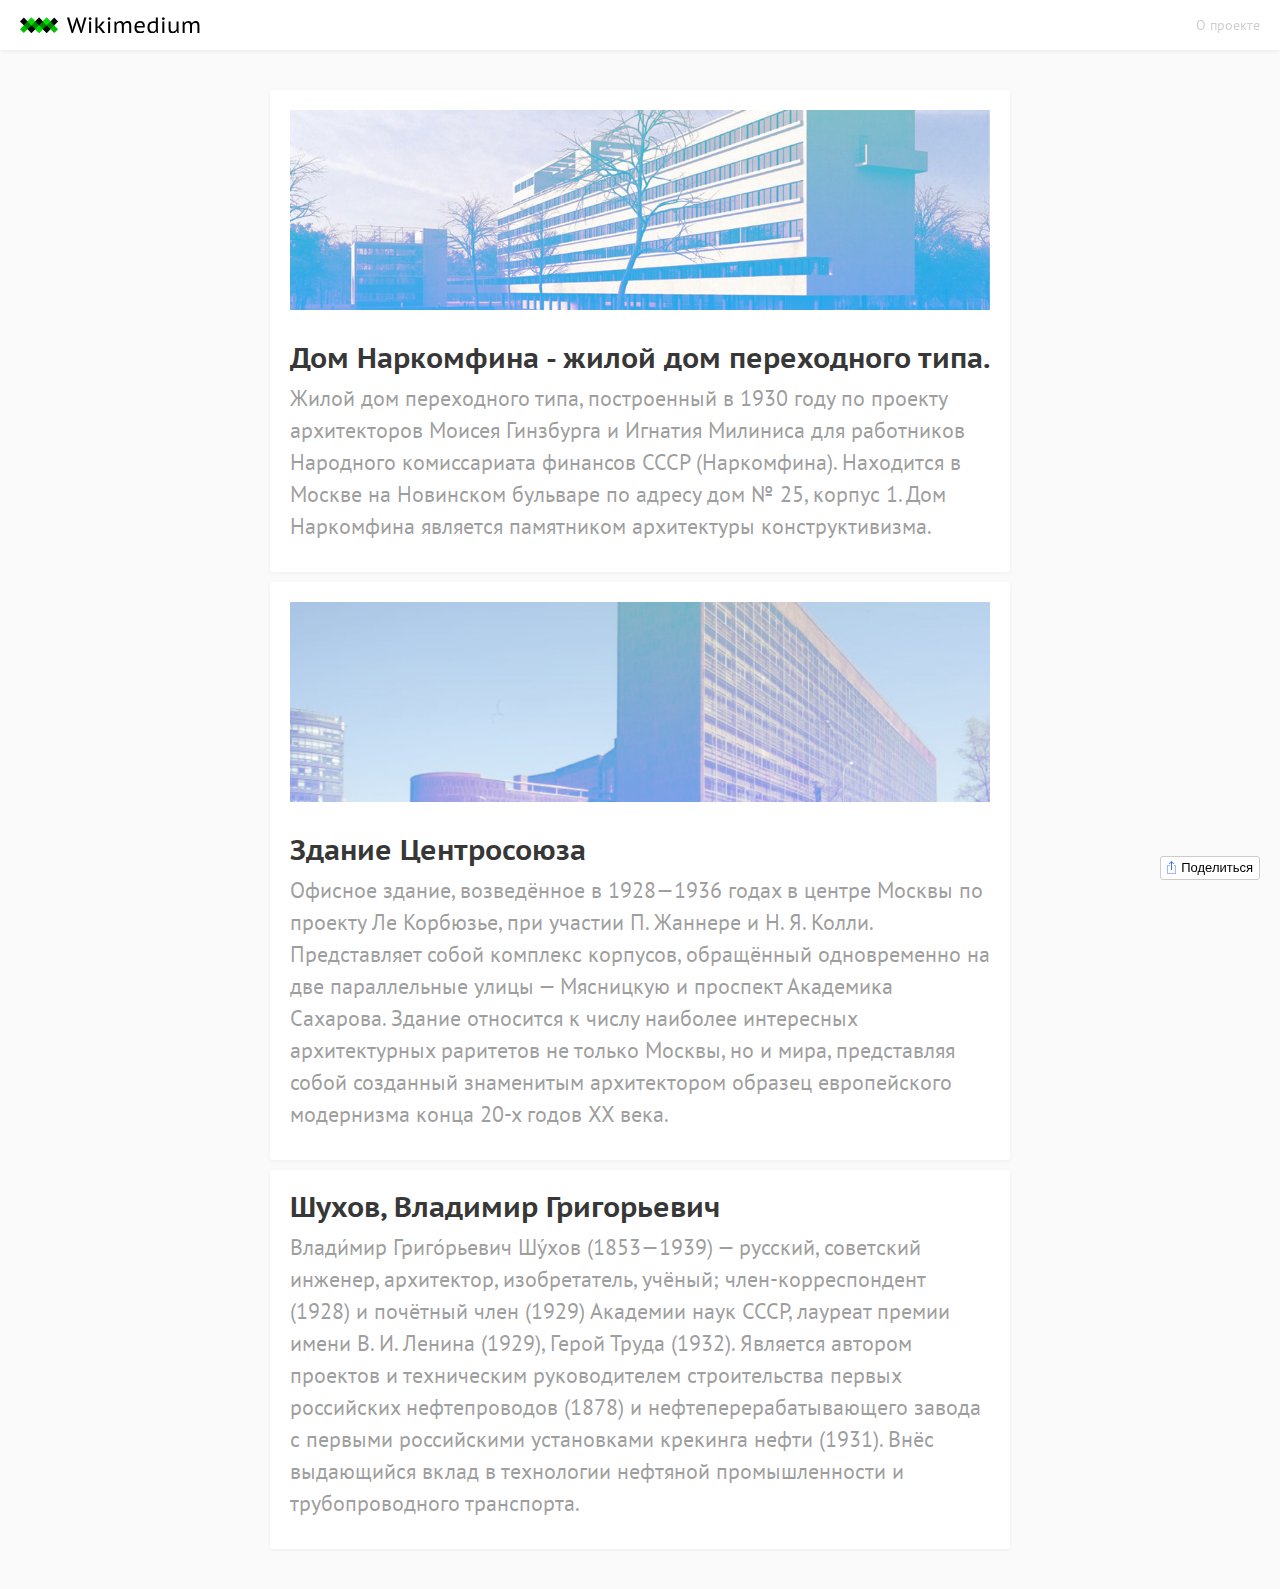
==== thecureq/posts.html @ 33cb7c6c "---" ====
<!DOCTYPE html>
<html>
  <head>
    <meta charset="utf-8">
    <meta name="viewport" content="width=device-width">

    <title>Wikimedium</title>
    <meta name="description" content="Статьи из Википедии, сверстанные студентами, для обучения основам веб-верстки в рамках образовательной программы Hack Exchange">
    <meta name="keywords" content="hack, exchange, html, hse, design, javascript, rap, yo, punk">

    <meta property="og:type" content="website">
    <meta property="og:url" content="http://wikimedium.hack.exchange/posts.html">
    <meta property="og:title" content="Wikimedium">
    <meta property="og:description" content="Статьи из Википедии, сверстанные студентами, для обучения основам веб-верстки в рамках образовательной программы Hack Exchange">
    <meta property="og:image" content="">

    <link rel="stylesheet" href="stylesheets/style.css">
    <script src="javascripts/jquery-3.1.1.js"></script>
    <script src="javascripts/social-likes.min.js"></script>


  </head>
  <body class="posts">

    <nav class="menubar">
      <a class="logo" href="../posts.html"></a>
      <a class="about" href="../index.html">О проекте</a>
    </nav>

    <section class="postsFeed">
      <a href="posts/narkomfin.html">
        <figure style="background-image: url(images/posts/narkomfin.jpg)"></figure>
        <h2>Дом Наркомфина - жилой дом переходного типа.</h2>
        <p>Жилой дом переходного типа, построенный в 1930 году по проекту архитекторов Моисея Гинзбурга и Игнатия Милиниса для работников Народного комиссариата финансов СССР (Наркомфина). Находится в Москве на Новинском бульваре по адресу дом № 25, корпус 1. Дом Наркомфина является памятником архитектуры конструктивизма.</p>
      </a>
      <a href="posts/centrosouz.html">
      <figure style="background-image: url(images/posts/centrosouz.jpg)"></figure>
      <h2>Здание Центросоюза</h2>
      <p>Офисное здание, возведённое в 1928—1936 годах в центре Москвы по проекту Ле Корбюзье, при участии П. Жаннере и Н. Я. Колли. Представляет собой комплекс корпусов, обращённый одновременно на две параллельные улицы — Мясницкую и проспект Академика Сахарова. Здание относится к числу наиболее интересных архитектурных раритетов не только Москвы, но и мира, представляя собой созданный знаменитым архитектором образец европейского модернизма конца 20-х годов XX века.</p>
      </a>
      <a href="posts/narkomfin.html">
      <h2>Шухов, Владимир Григорьевич</h2>
      <p>Влади́мир Григо́рьевич Шу́хов (1853—1939) — русский, советский инженер, архитектор, изобретатель, учёный; член-корреспондент (1928) и почётный член (1929) Академии наук СССР, лауреат премии имени В. И. Ленина (1929), Герой Труда (1932). Является автором проектов и техническим руководителем строительства первых российских нефтепроводов (1878) и нефтеперерабатывающего завода с первыми российскими установками крекинга нефти (1931). Внёс выдающийся вклад в технологии нефтяной промышленности и трубопроводного транспорта.</p>
      </a>
    </section>

    <footer class="share">
      <div class="social-likes social-likes_single" data-single-title="Поделиться">
      <div class="facebook" title="Share link on Facebook">Facebook</div>
      <div class="twitter" title="Share link on Twitter">Twitter</div>
      </div>
    </footer>

  </body>
</html>
---- thecureq/stylesheets/style.css ----
@import 'reset.css';
@import 'https://fonts.googleapis.com/css?family=PT+Sans+Caption:400,700|PT+Sans:400,400i,700,700i&subset=cyrillic';
@import "social-likes_birman.css";

@import 'layout.css';
@import 'menubar.css';
@import "share.css";

/* posts */
@import 'posts.css';

/* post */
@import 'sidebar.css';
@import 'content.css';
@import 'gallery.css';
@import 'responsive.css';
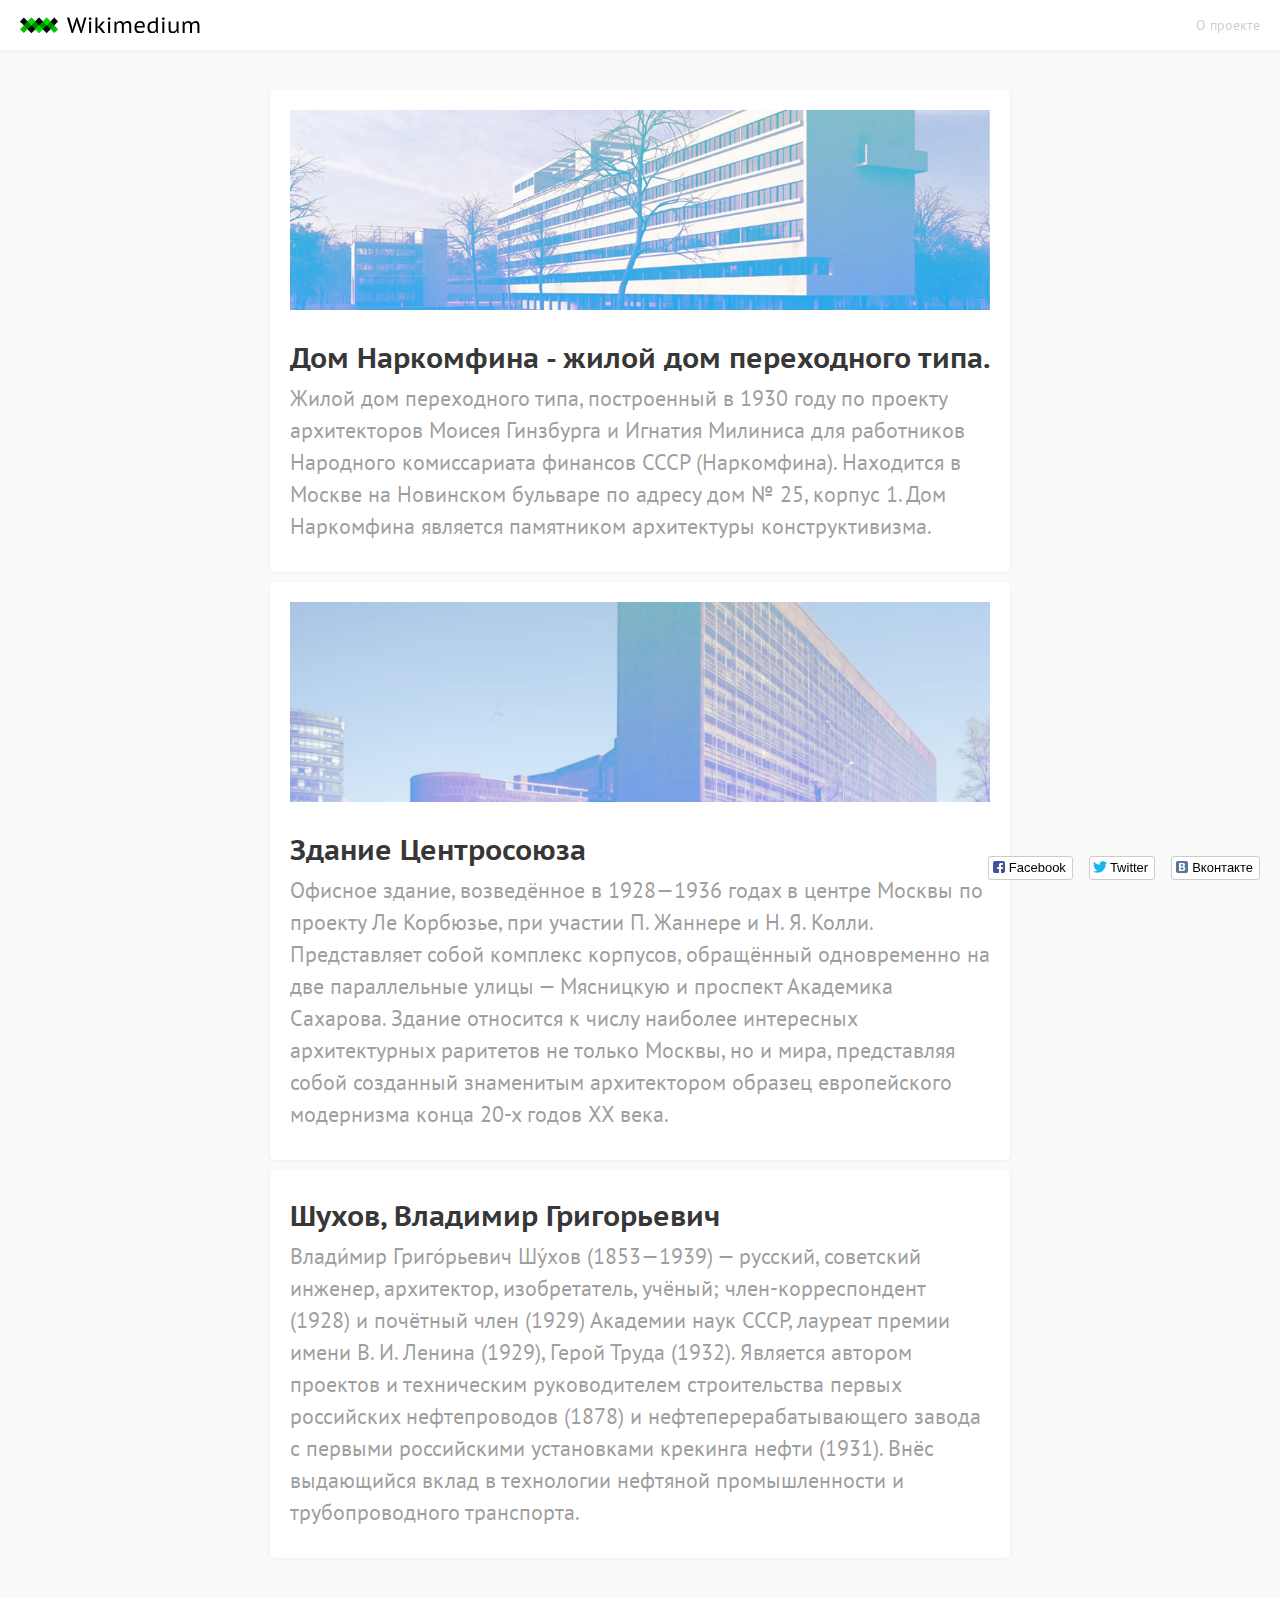
==== commit 241a4754: "доверстали сайт" ====
--- a/thecureq/posts.html
+++ b/thecureq/posts.html
@@ -15,16 +15,20 @@
     <meta property="og:image" content="">
 
     <link rel="stylesheet" href="stylesheets/style.css">
+    <link rel="icon" type="image/x-icon" href="favicon.ico" />
+    <link rel="icon" type="image/png" href="favicon.png" />
+
     <script src="javascripts/jquery-3.1.1.js"></script>
     <script src="javascripts/social-likes.min.js"></script>
 
 
   </head>
   <body class="posts">
-
     <nav class="menubar">
-      <a class="logo" href="../posts.html"></a>
-      <a class="about" href="../index.html">О проекте</a>
+      <div>
+      <a class="logo" href="posts.html"></a>
+      <a class="about" href="index.html">О проекте</a>
+    </div>
     </nav>
 
     <section class="postsFeed">
@@ -33,11 +37,13 @@
         <h2>Дом Наркомфина - жилой дом переходного типа.</h2>
         <p>Жилой дом переходного типа, построенный в 1930 году по проекту архитекторов Моисея Гинзбурга и Игнатия Милиниса для работников Народного комиссариата финансов СССР (Наркомфина). Находится в Москве на Новинском бульваре по адресу дом № 25, корпус 1. Дом Наркомфина является памятником архитектуры конструктивизма.</p>
       </a>
+
       <a href="posts/centrosouz.html">
       <figure style="background-image: url(images/posts/centrosouz.jpg)"></figure>
       <h2>Здание Центросоюза</h2>
       <p>Офисное здание, возведённое в 1928—1936 годах в центре Москвы по проекту Ле Корбюзье, при участии П. Жаннере и Н. Я. Колли. Представляет собой комплекс корпусов, обращённый одновременно на две параллельные улицы — Мясницкую и проспект Академика Сахарова. Здание относится к числу наиболее интересных архитектурных раритетов не только Москвы, но и мира, представляя собой созданный знаменитым архитектором образец европейского модернизма конца 20-х годов XX века.</p>
       </a>
+
       <a href="posts/narkomfin.html">
       <h2>Шухов, Владимир Григорьевич</h2>
       <p>Влади́мир Григо́рьевич Шу́хов (1853—1939) — русский, советский инженер, архитектор, изобретатель, учёный; член-корреспондент (1928) и почётный член (1929) Академии наук СССР, лауреат премии имени В. И. Ленина (1929), Герой Труда (1932). Является автором проектов и техническим руководителем строительства первых российских нефтепроводов (1878) и нефтеперерабатывающего завода с первыми российскими установками крекинга нефти (1931). Внёс выдающийся вклад в технологии нефтяной промышленности и трубопроводного транспорта.</p>
@@ -45,9 +51,10 @@
     </section>
 
     <footer class="share">
-      <div class="social-likes social-likes_single" data-single-title="Поделиться">
-      <div class="facebook" title="Share link on Facebook">Facebook</div>
-      <div class="twitter" title="Share link on Twitter">Twitter</div>
+      <div class="social-likes" data-counters="no" data-url="http://wikimedium.hack.exchange/posts.html">
+        <div class="facebook" title="Поделиться ссылкой на Фейсбуке">Facebook</div>
+        <div class="twitter" title="Поделиться ссылкой в Твиттере">Twitter</div>
+        <div class="vkontakte" title="Поделиться ссылкой во Вконтакте">Вконтакте</div>
       </div>
     </footer>
 
--- a/thecureq/stylesheets/style.css
+++ b/thecureq/stylesheets/style.css
@@ -6,6 +6,8 @@
 @import 'menubar.css';
 @import "share.css";
 
+/* landing */
+@import 'landing.css';
 /* posts */
 @import 'posts.css';
 
